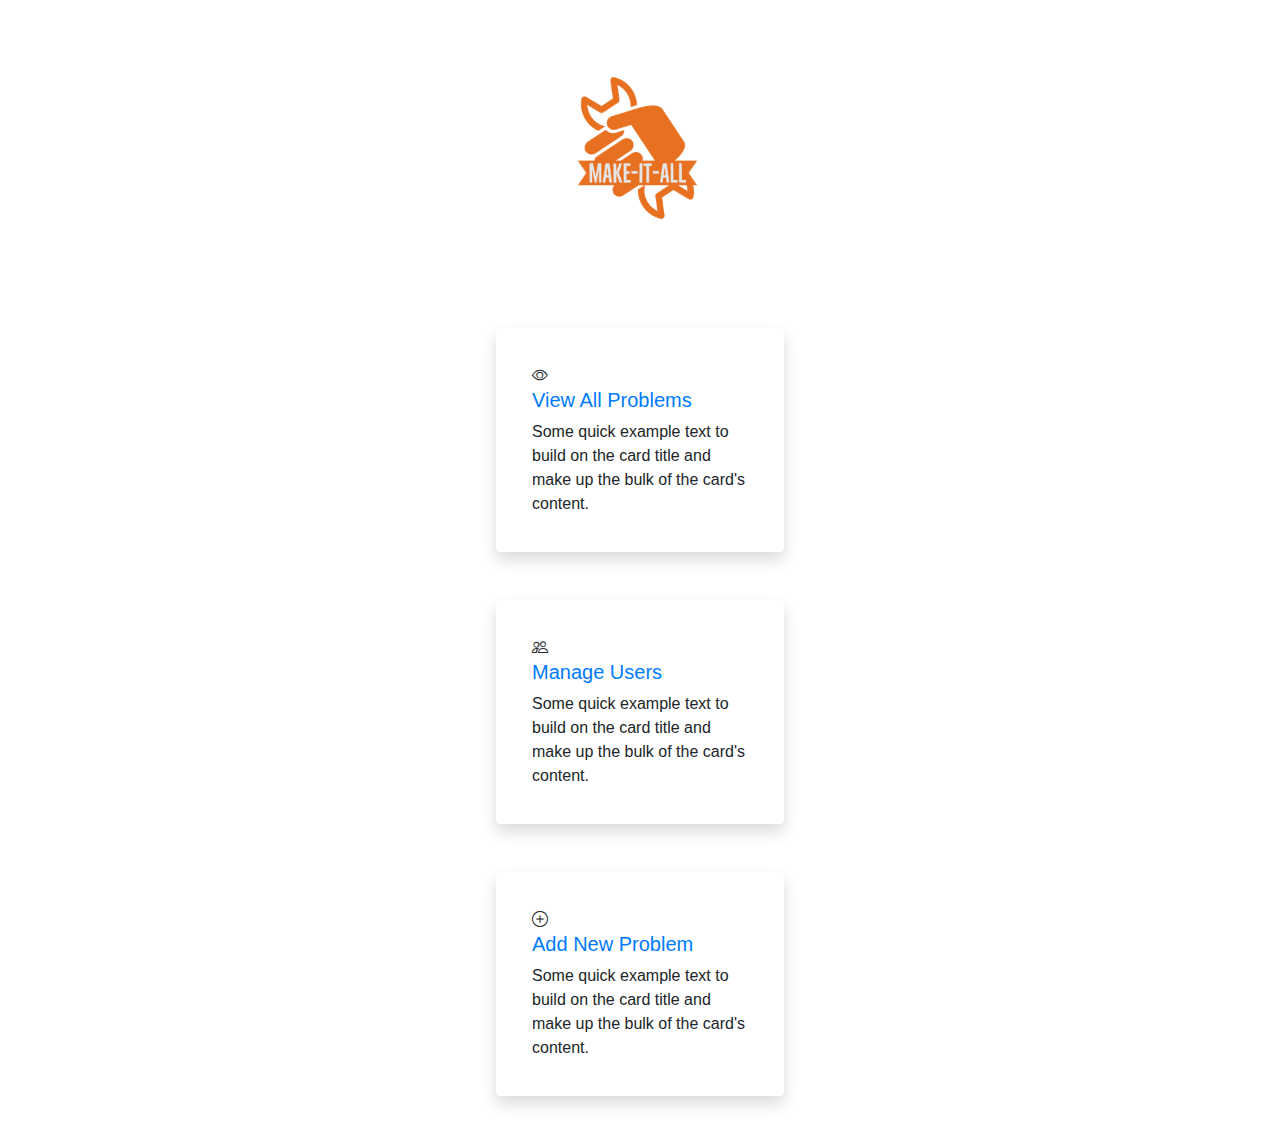
==== landing.html @ f4d1d7c2 "Added landing page as well as new images for the background and logo." ====
<!doctype html>
<html lang="en">
   <head>
      <!-- Required meta tags -->
      <meta charset="utf-8">
      <meta name="viewport" content="width=device-width, initial-scale=1, shrink-to-fit=no">
      <!-- Bootstrap CSS -->
      <link rel="stylesheet" href="https://stackpath.bootstrapcdn.com/bootstrap/4.3.1/css/bootstrap.min.css" integrity="sha384-ggOyR0iXCbMQv3Xipma34MD+dH/1fQ784/j6cY/iJTQUOhcWr7x9JvoRxT2MZw1T" crossorigin="anonymous">
      <link rel="stylesheet" href="https://cdn.jsdelivr.net/npm/bootstrap-icons@1.6.1/font/bootstrap-icons.css">
      <link rel="stylesheet" href="stylesheet.css">
      <title>Make-It-All</title>
   </head>
   <body>

      <br><br>
      <img class="mx-auto d-block"src="logo-orange.png" width="200rem" height="200rem">
      <br><br><br>

      <!-- Filter Container-->
      <div class="container-fluid">
         <div class="row">
            <div class="mx-auto">
               <div class="card shadow p-3 mb-5 bg-white rounded border-0 m-2 align-middle" style="width: 18rem;">
                  <div class="card-body">
                     <i class="bi bi-eye"></i>
                     <a href="#"><h5>View All Problems</h5></a>
                     <p class="card-text">Some quick example text to build on the card title and make up the bulk of the card's content.</p>
                  </div>
               </div>

               <div class="card shadow p-3 mb-5 bg-white rounded border-0 m-2 align-middle" style="width: 18rem;">
                  <div class="card-body">
                     <i class="bi bi-people"></i>
                     <a href="#"><h5>Manage Users</h5></a>
                     <p class="card-text">Some quick example text to build on the card title and make up the bulk of the card's content.</p>
                  </div>
               </div>
               <div class="card shadow p-3 mb-5 bg-white rounded border-0 m-2 align-middle" style="width: 18rem;">
                  <div class="card-body">
                     <i class="bi bi-plus-circle"></i>
                     <a href="#"><h5>Add New Problem</h5></a>
                     <p class="card-text">Some quick example text to build on the card title and make up the bulk of the card's content.</p>
                  </div>
               </div>
               
               </div>
            </div>
      </div>
      
      <script src="https://code.jquery.com/jquery-3.3.1.slim.min.js" integrity="sha384-q8i/X+965DzO0rT7abK41JStQIAqVgRVzpbzo5smXKp4YfRvH+8abtTE1Pi6jizo" crossorigin="anonymous"></script>
      <script src="https://cdnjs.cloudflare.com/ajax/libs/popper.js/1.14.7/umd/popper.min.js" integrity="sha384-UO2eT0CpHqdSJQ6hJty5KVphtPhzWj9WO1clHTMGa3JDZwrnQq4sF86dIHNDz0W1" crossorigin="anonymous"></script>
      <script src="https://stackpath.bootstrapcdn.com/bootstrap/4.3.1/js/bootstrap.min.js" integrity="sha384-JjSmVgyd0p3pXB1rRibZUAYoIIy6OrQ6VrjIEaFf/nJGzIxFDsf4x0xIM+B07jRM" crossorigin="anonymous"></script>
   </body>
</html>
---- stylesheet.css ----
.top {
    background-color: white;
}

.bottom {
    background-color:#ebebeb;
}

.dataTable {
    border-collapse: collapse;
    font-size: 0.9em;
    font-family: sans-serif;
    min-width: 400px;
    box-shadow: 0 0 20px rgba(0, 0, 0, 0.15);
    background-color: white;
}

.dataTable thead tr {
    background-color: #ff781f;
    color: #ffffff;
    text-align: left;
}

.scrollTable {
    position: relative;
    height:50rem;
    overflow: auto;
    overflow-x: hidden;
}

.scroll-y {
    background-color: #ff781f;
    display: block;
}

.tableOptions button{
    margin-left: 0.5rem;
}

.navbar-custom{
    background-color: white;
}

#filterHeader {
    padding-top: 3rem;
}

.problemInfo {

}
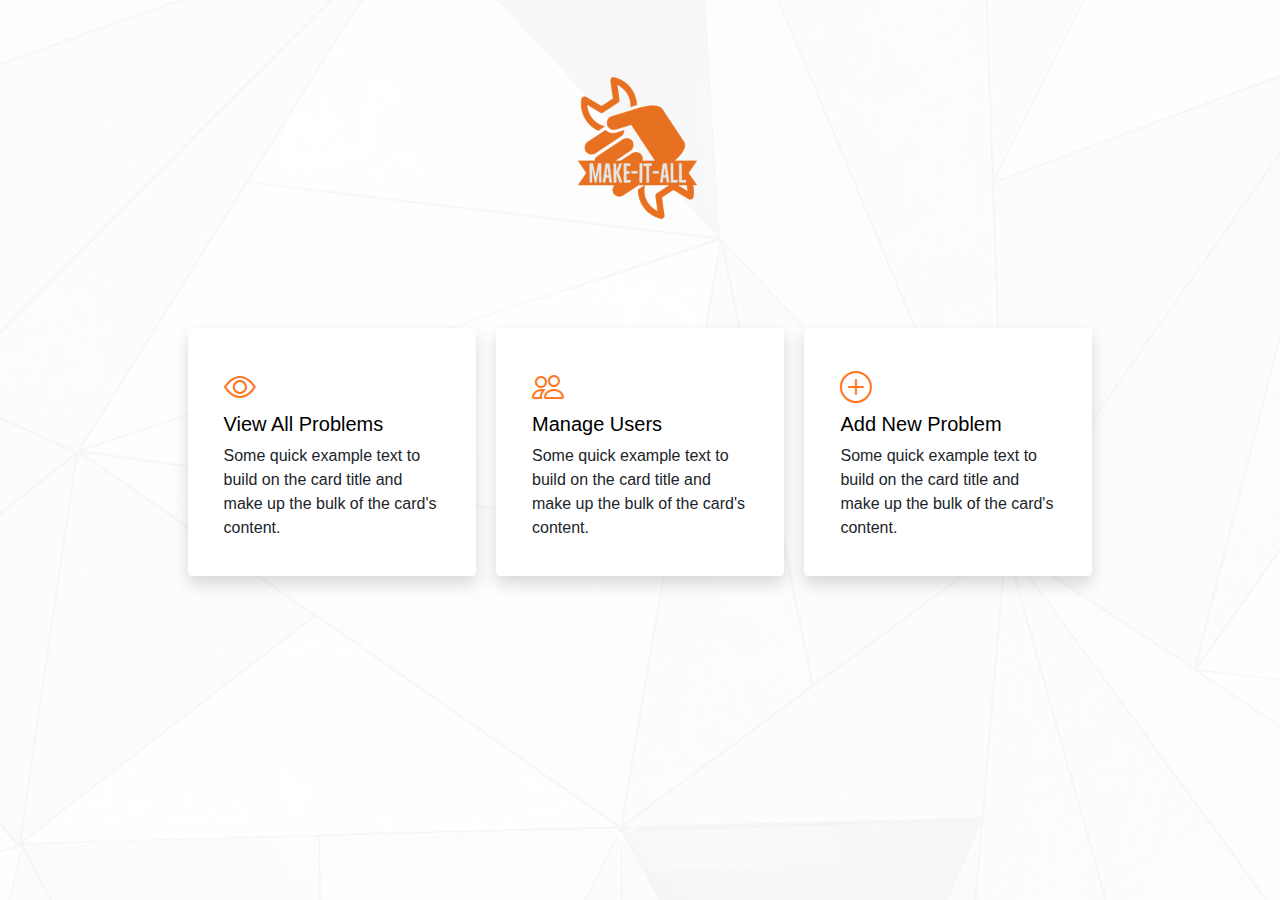
==== commit 0b1cd018: "Added functional landing page - new page for opened modal on load." ====
--- a/landing.html
+++ b/landing.html
@@ -23,7 +23,7 @@
                <div class="card shadow p-3 mb-5 bg-white rounded border-0 m-2 align-middle" style="width: 18rem;">
                   <div class="card-body">
                      <i class="bi bi-eye"></i>
-                     <a href="#"><h5>View All Problems</h5></a>
+                     <a href="navbar.html"><h5>View All Problems</h5></a>
                      <p class="card-text">Some quick example text to build on the card title and make up the bulk of the card's content.</p>
                   </div>
                </div>
@@ -31,14 +31,14 @@
                <div class="card shadow p-3 mb-5 bg-white rounded border-0 m-2 align-middle" style="width: 18rem;">
                   <div class="card-body">
                      <i class="bi bi-people"></i>
-                     <a href="#"><h5>Manage Users</h5></a>
+                     <a href="manageUsers.html"><h5>Manage Users</h5></a>
                      <p class="card-text">Some quick example text to build on the card title and make up the bulk of the card's content.</p>
                   </div>
                </div>
                <div class="card shadow p-3 mb-5 bg-white rounded border-0 m-2 align-middle" style="width: 18rem;">
                   <div class="card-body">
                      <i class="bi bi-plus-circle"></i>
-                     <a href="#"><h5>Add New Problem</h5></a>
+                     <a href="navbarNew.html"><h5>Add New Problem</h5></a>
                      <p class="card-text">Some quick example text to build on the card title and make up the bulk of the card's content.</p>
                   </div>
                </div>
--- a/stylesheet.css
+++ b/stylesheet.css
@@ -1,3 +1,8 @@
+body{
+    background-image: url("bg.png");
+    background-repeat: no-repeat;
+    background-attachment: fixed;
+}
 
 .top {
     background-color: white;
@@ -46,6 +51,30 @@
     padding-top: 3rem;
 }
 
+.card:hover {
+    transform: scale(1.05);
+}
+
+.card i{
+    font-size: 2rem;
+    color: #ff781f;
+}
+
+.card:hover h5{
+    color: #ff781f;
+}
+
+.card {
+    display: inline-block;
+    transition: transform 0.2s ease;
+}
+
+a { text-decoration: none;
+color: black;}
+a:visited { text-decoration: none; }
+a:hover { text-decoration: none; }
+a:active { text-decoration: none; }
+
 .problemInfo {
 
 }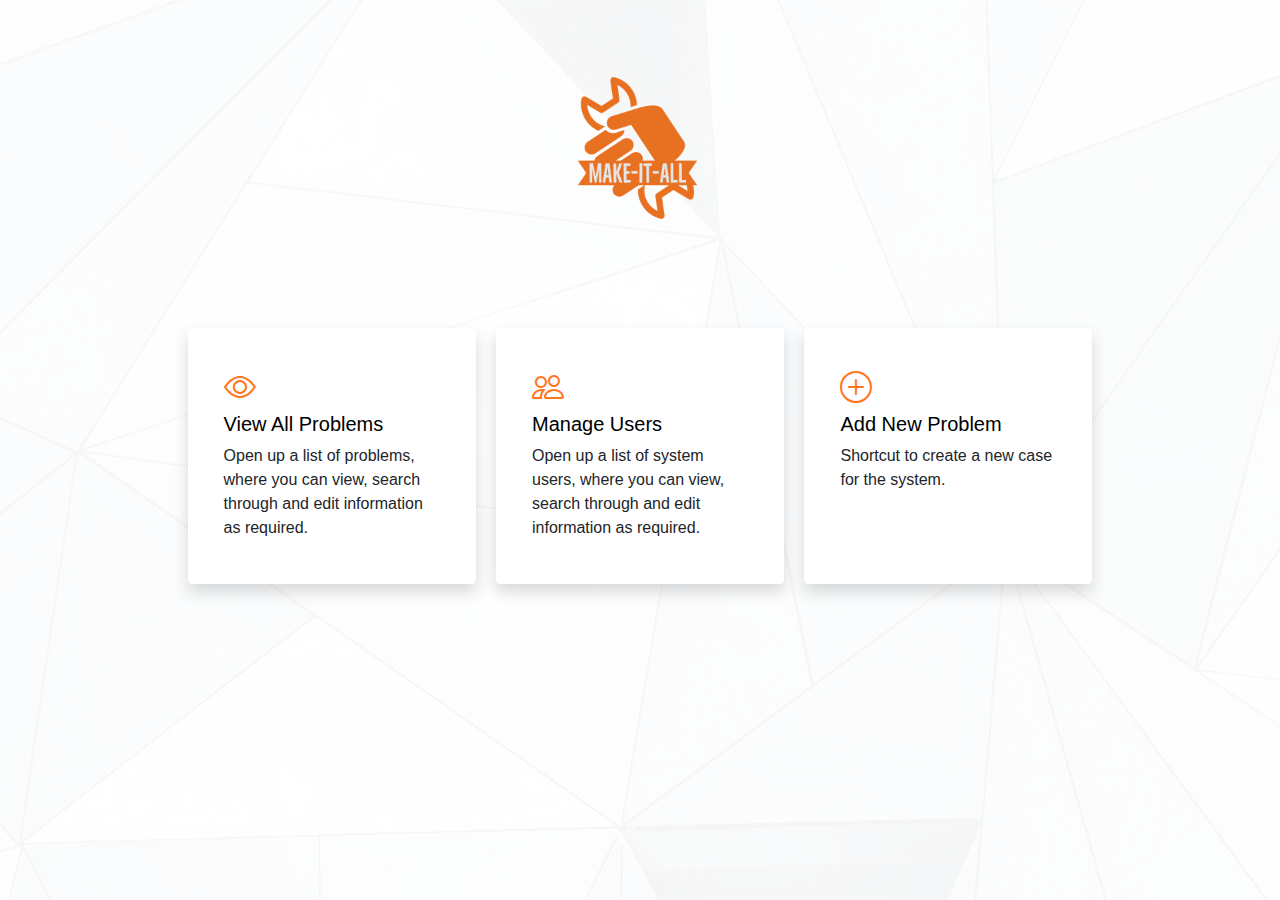
==== commit 0e20baa8: "fixed sizes of landing page options" ====
--- a/landing.html
+++ b/landing.html
@@ -8,7 +8,7 @@
       <link rel="stylesheet" href="https://stackpath.bootstrapcdn.com/bootstrap/4.3.1/css/bootstrap.min.css" integrity="sha384-ggOyR0iXCbMQv3Xipma34MD+dH/1fQ784/j6cY/iJTQUOhcWr7x9JvoRxT2MZw1T" crossorigin="anonymous">
       <link rel="stylesheet" href="https://cdn.jsdelivr.net/npm/bootstrap-icons@1.6.1/font/bootstrap-icons.css">
       <link rel="stylesheet" href="stylesheet.css">
-      <title>Make-It-All</title>
+      <title>Navigation</title>
    </head>
    <body>
 
@@ -20,26 +20,27 @@
       <div class="container-fluid">
          <div class="row">
             <div class="mx-auto">
-               <div class="card shadow p-3 mb-5 bg-white rounded border-0 m-2 align-middle" style="width: 18rem;">
+               <div class="card shadow p-3 mb-5 bg-white rounded border-0 m-2 align-middle" style="width: 18rem; height: 16rem;">
                   <div class="card-body">
                      <i class="bi bi-eye"></i>
-                     <a href="navbar.html"><h5>View All Problems</h5></a>
-                     <p class="card-text">Some quick example text to build on the card title and make up the bulk of the card's content.</p>
+                     <a href="problemView.html"><h5>View All Problems</h5></a>
+                     <p class="card-text">Open up a list of problems, where you can view, search through and edit information as required.</p>
                   </div>
                </div>
 
-               <div class="card shadow p-3 mb-5 bg-white rounded border-0 m-2 align-middle" style="width: 18rem;">
+               <div class="card shadow p-3 mb-5 bg-white rounded border-0 m-2 align-middle" style="width: 18rem;  height: 16rem;">
                   <div class="card-body">
                      <i class="bi bi-people"></i>
                      <a href="manageUsers.html"><h5>Manage Users</h5></a>
-                     <p class="card-text">Some quick example text to build on the card title and make up the bulk of the card's content.</p>
+                     <p class="card-text">Open up a list of system users, where you can view, search through and edit information as required.</p>
                   </div>
                </div>
-               <div class="card shadow p-3 mb-5 bg-white rounded border-0 m-2 align-middle" style="width: 18rem;">
+               <div class="card shadow p-3 mb-5 bg-white rounded border-0 m-2 align-middle" style="width: 18rem;  height: 16rem;">
                   <div class="card-body">
                      <i class="bi bi-plus-circle"></i>
-                     <a href="navbarNew.html"><h5>Add New Problem</h5></a>
-                     <p class="card-text">Some quick example text to build on the card title and make up the bulk of the card's content.</p>
+                     <a href="problemViewToggle.html"><h5>Add New Problem</h5></a>
+                     <p class="card-text">Shortcut to create a new case for the system.</p>
+                     <br>
                   </div>
                </div>
                
